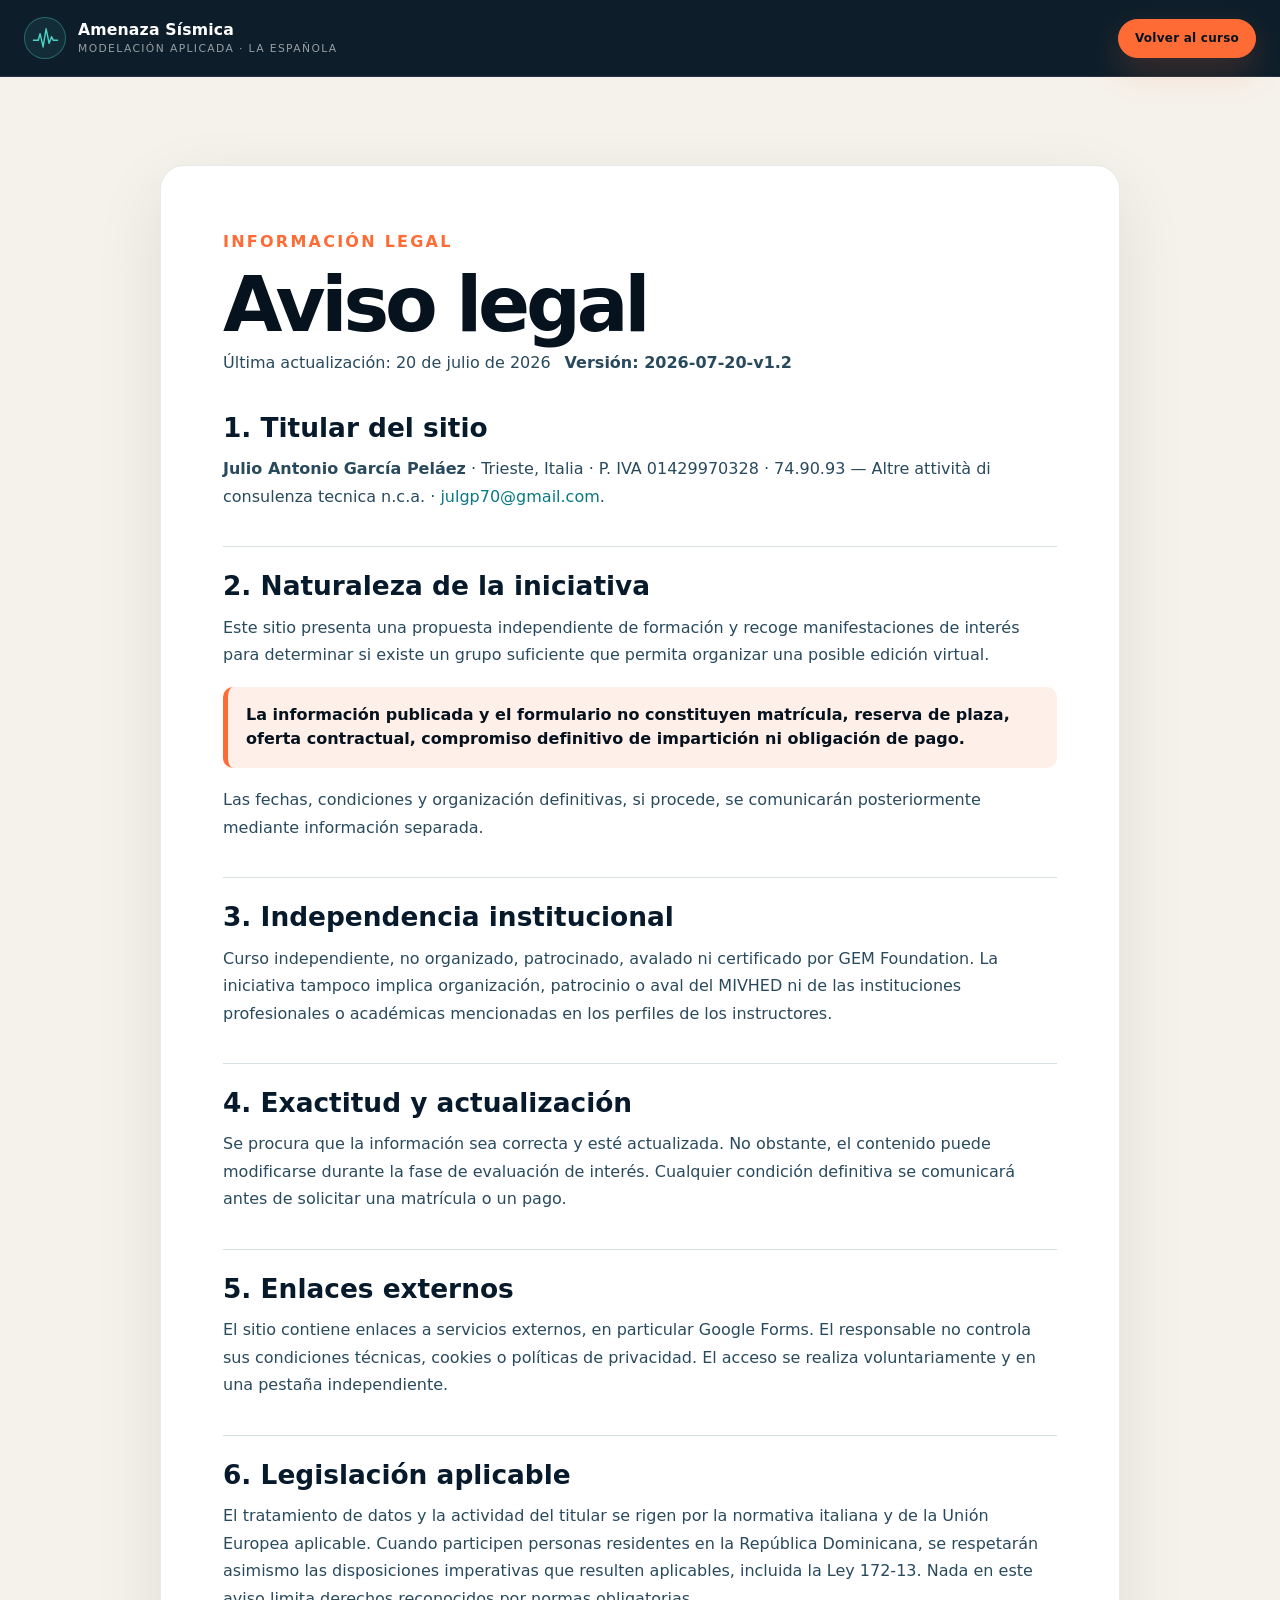
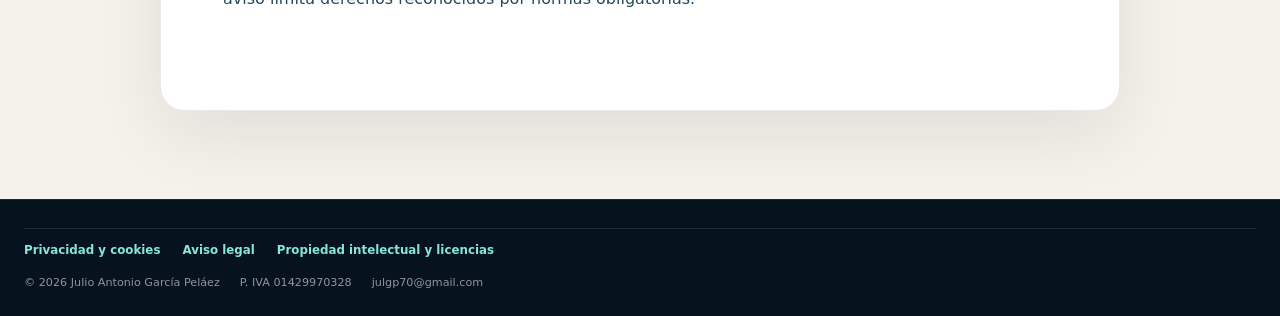
==== aviso-legal.html @ 340744a1 "Publicación inicial del sitio estático" ====
<!doctype html>
<html lang="es">
<head>
  <meta charset="utf-8">
  <meta name="viewport" content="width=device-width, initial-scale=1, viewport-fit=cover">
  <meta name="description" content="Aviso legal de la propuesta independiente del curso.">
  <meta name="author" content="Julio Antonio García Peláez">
  <meta name="theme-color" content="#071A2B">
  <meta name="robots" content="noindex,follow">
  <link rel="canonical" href="https://julgp70.github.io/curso-amenaza-sismica/aviso-legal.html">
  <link rel="icon" href="icons/favicon.svg" type="image/svg+xml">
  <title>Aviso legal · Amenaza Sísmica</title>
  <link rel="stylesheet" href="css/styles.css?v=742fde1e8013">
</head>
<body class="legal-page" data-site-version="26_REVISION_FINAL_GEM_PRIVACIDAD_PRECONTRACTUAL">
<a class="skip-link" href="#contenido">Saltar al contenido</a>
<header class="legal-page-header">
  <div class="container legal-page-nav">
    <a class="brand" href="index.html#inicio" aria-label="Volver al sitio del curso">
      <span class="brand-mark" aria-hidden="true"><svg viewBox="0 0 48 48" focusable="false"><path d="M4 27h8l3-11 5 22 5-30 5 24 4-11 3 6h7"></path></svg></span>
      <span class="brand-copy"><strong>Amenaza Sísmica</strong><small>Modelación aplicada · La Española</small></span>
    </a>
    <a class="button button-small" href="index.html#interes">Volver al curso</a>
  </div>
</header>
<main id="contenido" class="legal-main">
  <article class="container legal-document">
    <p class="kicker">Información legal</p>
    <h1>Aviso legal</h1>
    <p class="legal-updated"><span>Última actualización: 20 de julio de 2026</span><span class="legal-version">Versión: 2026-07-20-v1.2</span></p>
<section>
  <h2>1. Titular del sitio</h2>
  <p><strong>Julio Antonio García Peláez</strong> · Trieste, Italia · P. IVA 01429970328 · 74.90.93 — Altre attività di consulenza tecnica n.c.a. · <a href="mailto:julgp70@gmail.com">julgp70@gmail.com</a>.</p>
</section>
<section>
  <h2>2. Naturaleza de la iniciativa</h2>
  <p>Este sitio presenta una propuesta independiente de formación y recoge manifestaciones de interés para determinar si existe un grupo suficiente que permita organizar una posible edición virtual.</p>
  <div class="legal-callout"><strong>La información publicada y el formulario no constituyen matrícula, reserva de plaza, oferta contractual, compromiso definitivo de impartición ni obligación de pago.</strong></div>
  <p>Las fechas, condiciones y organización definitivas, si procede, se comunicarán posteriormente mediante información separada.</p>
</section>
<section>
  <h2>3. Independencia institucional</h2>
  <p>Curso independiente, no organizado, patrocinado, avalado ni certificado por GEM Foundation. La iniciativa tampoco implica organización, patrocinio o aval del MIVHED ni de las instituciones profesionales o académicas mencionadas en los perfiles de los instructores.</p>
</section>
<section>
  <h2>4. Exactitud y actualización</h2>
  <p>Se procura que la información sea correcta y esté actualizada. No obstante, el contenido puede modificarse durante la fase de evaluación de interés. Cualquier condición definitiva se comunicará antes de solicitar una matrícula o un pago.</p>
</section>
<section>
  <h2>5. Enlaces externos</h2>
  <p>El sitio contiene enlaces a servicios externos, en particular Google Forms. El responsable no controla sus condiciones técnicas, cookies o políticas de privacidad. El acceso se realiza voluntariamente y en una pestaña independiente.</p>
</section>
<section>
  <h2>6. Legislación aplicable</h2>
  <p>El tratamiento de datos y la actividad del titular se rigen por la normativa italiana y de la Unión Europea aplicable. Cuando participen personas residentes en la República Dominicana, se respetarán asimismo las disposiciones imperativas que resulten aplicables, incluida la Ley 172-13. Nada en este aviso limita derechos reconocidos por normas obligatorias.</p>
</section>
  </article>
</main>
<footer class="site-footer">
  <div class="container legal-footer">
    <nav class="legal-links" aria-label="Información legal">
      <a href="privacidad-y-cookies.html">Privacidad y cookies</a>
      <a href="aviso-legal.html">Aviso legal</a>
      <a href="propiedad-intelectual-y-licencias.html">Propiedad intelectual y licencias</a>
    </nav>
    <div class="legal-footer-meta"><span>© 2026 Julio Antonio García Peláez</span><span>P. IVA 01429970328</span><a href="mailto:julgp70@gmail.com">julgp70@gmail.com</a></div>
  </div>
</footer>
</body>
</html>
---- css/styles.css ----
/*
 * Curso de modelación de la amenaza sísmica
 * Identidad visual 21 — compatibilidad multinavegador
 */

:root {
  --navy-950: #06131f;
  --navy-900: #071a2b;
  --navy-850: #0b2437;
  --navy-800: #123247;
  --slate-700: #294a5d;
  --slate-500: #637a87;
  --cyan-500: #4fd1c5;
  --cyan-300: #86e5dd;
  --orange-500: #ff6b35;
  --orange-300: #ffb45e;
  --sand-100: #f4f0e7;
  --sand-50: #faf8f2;
  --paper: #ffffff;
  --ink: #102331;
  --muted: #5d707c;
  --line: #d7e0e3;
  --header-height: 76px;
  --container: 1440px;
  --shadow-sm: 0 12px 32px rgba(6, 19, 31, .08);
  --shadow-lg: 0 30px 70px rgba(6, 19, 31, .2);
  --radius-sm: 12px;
  --radius-md: 22px;
  --radius-lg: 34px;
  --ease: cubic-bezier(.22, 1, .36, 1);
}

* { box-sizing: border-box; }
html { scroll-behavior: smooth; scroll-padding-top: var(--header-height); }
body {
  margin: 0;
  overflow-x: hidden;
  color: var(--ink);
  background: var(--sand-50);
  font-family: Inter, ui-sans-serif, system-ui, -apple-system, BlinkMacSystemFont, "Segoe UI", sans-serif;
  font-size: 16px;
  line-height: 1.5;
  text-rendering: optimizeLegibility;
  -webkit-font-smoothing: antialiased;
}
body.nav-open {
  overflow: hidden;
  touch-action: none;
}
body.nav-open::before {
  content: "";
  position: fixed;
  inset: var(--header-height) 0 0;
  z-index: 899;
  background: #061724 !important;
  opacity: 1 !important;
  pointer-events: auto;
}
.mobile-nav-backdrop {
  display: none;
}
button, a { font: inherit; }
a { color: inherit; text-decoration: none; }
img, svg { display: block; max-width: 100%; }
p, h1, h2, h3 { margin-top: 0; }

::selection { color: var(--navy-950); background: var(--cyan-300); }

.container {
  width: min(calc(100% - 48px), var(--container));
  margin-inline: auto;
}
.section { position: relative; }
.section-anchor { scroll-margin-top: var(--header-height); }
.section-frame {
  min-height: calc(100svh - var(--header-height));
  padding: clamp(52px, 7vh, 84px) 0;
  display: grid;
  align-content: center;
  gap: clamp(28px, 4vh, 46px);
}

.skip-link {
  position: fixed;
  z-index: 999;
  top: 8px;
  left: 8px;
  padding: 10px 16px;
  color: white;
  background: var(--navy-950);
  border-radius: 8px;
  transform: translateY(-160%);
}
.skip-link:focus { transform: translateY(0); }
.sr-only {
  position: absolute;
  width: 1px;
  height: 1px;
  padding: 0;
  margin: -1px;
  overflow: hidden;
  clip: rect(0, 0, 0, 0);
  white-space: nowrap;
  border: 0;
}

.site-header {
  position: fixed;
  inset: 0 0 auto;
  z-index: 1000;
  height: var(--header-height);
  color: white;
  background: rgba(6, 19, 31, .84);
  border-bottom: 1px solid rgba(255, 255, 255, .1);
  backdrop-filter: blur(16px);
  transition: background .25s ease, box-shadow .25s ease;
}
.site-header.scrolled {
  background: rgba(6, 19, 31, .96);
  box-shadow: 0 10px 28px rgba(0, 0, 0, .18);
}
.nav-wrap {
  height: 100%;
  display: flex;
  align-items: center;
  justify-content: space-between;
  gap: 28px;
}
.brand { display: inline-flex; align-items: center; gap: 12px; min-width: max-content; }
.brand-mark {
  width: 42px;
  height: 42px;
  display: grid;
  place-items: center;
  color: var(--cyan-500);
  border: 1px solid rgba(79, 209, 197, .38);
  border-radius: 50%;
  background: rgba(79, 209, 197, .08);
}
.brand-mark svg { width: 29px; fill: none; stroke: currentColor; stroke-width: 2.4; stroke-linecap: round; stroke-linejoin: round; }
.brand-copy { display: grid; line-height: 1.05; }
.brand-copy strong { font-size: .98rem; letter-spacing: .01em; }
.brand-copy small { margin-top: 5px; color: rgba(255, 255, 255, .57); font-size: .67rem; text-transform: uppercase; letter-spacing: .13em; }
.main-nav { display: flex; align-items: center; gap: clamp(13px, 1.4vw, 24px); }
.main-nav > a:not(.button) {
  position: relative;
  padding: 10px 0;
  color: rgba(255, 255, 255, .75);
  font-size: .79rem;
  font-weight: 700;
  letter-spacing: .035em;
}
.main-nav > a:not(.button)::after {
  content: "";
  position: absolute;
  left: 0;
  right: 100%;
  bottom: 5px;
  height: 2px;
  background: var(--cyan-500);
  transition: right .25s ease;
}
.main-nav > a:not(.button):hover,
.main-nav > a:not(.button).active { color: white; }
.main-nav > a:not(.button):hover::after,
.main-nav > a:not(.button).active::after { right: 0; }
.nav-toggle { display: none; width: 42px; height: 42px; padding: 10px; border: 0; color: white; background: transparent; }
.nav-toggle > span:not(.sr-only) { display: block; height: 2px; margin: 5px 0; background: currentColor; transition: transform .2s ease, opacity .2s ease; }

.button {
  min-height: 48px;
  display: inline-flex;
  align-items: center;
  justify-content: center;
  gap: 10px;
  padding: 13px 22px;
  color: var(--navy-950);
  background: var(--orange-500);
  border: 1px solid var(--orange-500);
  border-radius: 999px;
  font-size: .86rem;
  font-weight: 800;
  letter-spacing: .02em;
  box-shadow: 0 14px 34px rgba(255, 107, 53, .2);
  transition: transform .2s var(--ease), background .2s ease, border-color .2s ease;
}
.button:hover { transform: translateY(-2px); background: var(--orange-300); border-color: var(--orange-300); }
.button-small { min-height: 39px; padding: 8px 16px; font-size: .75rem; }
.button-ghost { color: white; background: transparent; border-color: rgba(255, 255, 255, .32); box-shadow: none; }
.button-ghost:hover { color: var(--navy-950); background: white; border-color: white; }
.button-light { color: var(--navy-950); background: white; border-color: white; box-shadow: 0 18px 40px rgba(6, 19, 31, .18); }
.button-light:hover { background: var(--sand-100); border-color: var(--sand-100); }

.kicker,
.eyebrow,
.mini-kicker {
  margin-bottom: 12px;
  color: var(--orange-500);
  font-size: .72rem;
  font-weight: 850;
  text-transform: uppercase;
  letter-spacing: .14em;
}
.section-heading { max-width: 770px; }
.section-heading--wide { max-width: 1110px; }
.section-heading h2 {
  margin-bottom: 16px;
  font-size: clamp(2.35rem, 4.2vw, 4.6rem);
  line-height: .98;
  letter-spacing: -.055em;
}
.section-heading > p:last-child { max-width: 820px; margin-bottom: 0; color: var(--muted); font-size: clamp(1.02rem, 1.3vw, 1.2rem); }
.section-heading--light h2 { color: white; }
.section-heading--light > p:last-child { color: rgba(255, 255, 255, .65); }

.hero {
  min-height: 100svh;
  color: white;
  background:
    radial-gradient(circle at 83% 18%, rgba(79, 209, 197, .13), transparent 29%),
    radial-gradient(circle at 12% 88%, rgba(255, 107, 53, .12), transparent 31%),
    var(--navy-950);
  overflow: hidden;
}
.hero-grid-overlay,
.final-project-grid-bg {
  position: absolute;
  inset: 0;
  pointer-events: none;
  opacity: .22;
  background-image:
    linear-gradient(rgba(255,255,255,.06) 1px, transparent 1px),
    linear-gradient(90deg, rgba(255,255,255,.06) 1px, transparent 1px);
  background-size: 64px 64px;
  mask-image: linear-gradient(to bottom, black, transparent 92%);
}
.hero-layout {
  position: relative;
  z-index: 1;
  min-height: calc(100svh - 122px);
  padding: calc(var(--header-height) + 30px) 0 26px;
  display: grid;
  
  align-items: center;
  gap: clamp(34px, 5vw, 82px);
}
.hero-copy { max-width: 760px; }
.eyebrow { display: flex; align-items: center; gap: 10px; color: var(--cyan-300); }
.eyebrow span { width: 30px; height: 1px; background: currentColor; }
.hero h1 {
  max-width: 820px;
  margin-bottom: 18px;
  font-size: clamp(3rem, 5.2vw, 6.15rem);
  line-height: .91;
  letter-spacing: -.07em;
}
.hero-subtitle { max-width: 760px; margin-bottom: 16px; color: var(--orange-300); font-size: clamp(1.15rem, 1.65vw, 1.55rem); font-weight: 700; line-height: 1.22; }
.hero-intro { max-width: 750px; margin-bottom: 18px; color: rgba(255, 255, 255, .71); font-size: clamp(.98rem, 1.18vw, 1.12rem); line-height: 1.56; }
.tool-strip { display: flex; flex-wrap: wrap; gap: 8px; margin-bottom: 22px; }
.tool-strip span { padding: 7px 11px; color: var(--cyan-300); border: 1px solid rgba(79, 209, 197, .27); border-radius: 999px; background: rgba(79, 209, 197, .07); font-size: .72rem; font-weight: 750; }
.button-row { display: flex; flex-wrap: wrap; gap: 11px; }
.hero-stats { margin-top: 26px; padding-top: 20px; display: grid; grid-template-columns: repeat(3, 1fr); border-top: 1px solid rgba(255,255,255,.13); }
.hero-stats div { display: grid; gap: 3px; padding-right: 18px; }
.hero-stats div + div { padding-left: 18px; border-left: 1px solid rgba(255,255,255,.13); }
.hero-stats strong { color: white; font-size: clamp(1.35rem, 2vw, 2rem); line-height: 1; }
.hero-stats span { color: rgba(255,255,255,.48); font-size: .72rem; text-transform: uppercase; letter-spacing: .08em; }
.hero-model {
  position: relative;
  min-width: 0;
  display: grid;
  justify-items: end;
  align-items: center;
}
.approved-learning-panel {
  width: min(94%, calc((100svh - 112px) * 1.333333));
  margin: 0;
  overflow: hidden;
  border-radius: 32px;
  filter: drop-shadow(0 30px 64px rgba(0, 0, 0, .32));
  isolation: isolate;
}
.approved-learning-panel img {
  display: block;
  width: 100%;
  height: auto;
  object-fit: contain;
}
.hero-model-accessible {
  position: absolute !important;
}
.hero-credibility { position: relative; z-index: 2; padding: 10px 0 24px; display: grid; grid-template-columns: repeat(3, 1fr); gap: 26px; }
.credibility-item { display: grid; grid-template-columns: 29px 1fr; align-items: start; gap: 10px; }
.credibility-item > span { color: var(--orange-300); font-size: .67rem; font-weight: 850; }
.credibility-item p { margin: 0; color: rgba(255,255,255,.54); font-size: .74rem; line-height: 1.35; }

.challenge-section { background: var(--sand-50); }
.challenge-grid { display: grid; grid-template-columns: repeat(3, 1fr); gap: 18px; }
.challenge-card { position: relative; min-width: 0; padding: clamp(24px, 2.7vw, 38px); background: white; border: 1px solid var(--line); border-radius: var(--radius-md); box-shadow: var(--shadow-sm); }
.challenge-card::before { content: ""; position: absolute; inset: 0 auto 0 0; width: 4px; border-radius: var(--radius-md) 0 0 var(--radius-md); background: var(--orange-500); transform: scaleY(.32); transition: transform .3s var(--ease); }
.challenge-card:hover::before { transform: scaleY(1); }
.card-number { display: block; margin-bottom: 28px; color: var(--orange-500); font-size: .74rem; font-weight: 850; letter-spacing: .1em; }
.challenge-card h3 { margin-bottom: 14px; font-size: clamp(1.25rem, 1.55vw, 1.65rem); line-height: 1.08; letter-spacing: -.025em; }
.challenge-card p { margin: 0; color: var(--muted); font-size: clamp(.9rem, 1vw, 1rem); line-height: 1.58; text-align: justify; hyphens: auto; }
.section-conclusion { margin: 0; padding: 18px 22px; color: var(--navy-800); background: rgba(79,209,197,.11); border-left: 4px solid var(--cyan-500); border-radius: 0 var(--radius-sm) var(--radius-sm) 0; font-size: clamp(1rem, 1.2vw, 1.18rem); font-weight: 680; }

.tools-section { color: white; background: var(--navy-850); }
.tools-pipeline { display: grid; grid-template-columns: 1fr auto 1fr auto 1fr; align-items: stretch; gap: 16px; }
.tool-card { min-width: 0; padding: clamp(24px, 2.7vw, 38px); border: 1px solid rgba(255,255,255,.12); border-radius: var(--radius-md); background: linear-gradient(145deg, rgba(255,255,255,.07), rgba(255,255,255,.025)); }
.tool-card-top { margin-bottom: 27px; display: flex; align-items: center; justify-content: space-between; }
.tool-step { color: var(--cyan-300); font-size: .73rem; font-weight: 850; }
.tool-symbol { width: 52px; height: 52px; display: grid; place-items: center; color: var(--orange-300); border: 1px solid rgba(255,180,94,.25); border-radius: 50%; background: rgba(255,180,94,.07); }
.tool-symbol svg { width: 31px; fill: none; stroke: currentColor; stroke-width: 2; stroke-linecap: round; stroke-linejoin: round; }
.tool-card .mini-kicker { color: rgba(255,255,255,.43); }
.tool-card h3 { margin-bottom: 13px; font-size: clamp(1.7rem, 2.2vw, 2.45rem); letter-spacing: -.045em; }
.tool-card > p:not(.mini-kicker) { min-height: 72px; margin-bottom: 24px; color: rgba(255,255,255,.61); font-size: .94rem; line-height: 1.55; }
.tool-output { padding-top: 16px; display: grid; gap: 5px; border-top: 1px solid rgba(255,255,255,.1); }
.tool-output span { color: var(--orange-300); font-size: .62rem; font-weight: 850; text-transform: uppercase; letter-spacing: .12em; }
.tool-output strong { color: white; font-size: .82rem; line-height: 1.35; }
.pipeline-arrow { align-self: center; color: var(--cyan-500); font-size: 1.8rem; }

.program-section { background: white; }
.program-layout { min-height: calc(100svh - var(--header-height)); padding: clamp(48px, 6vh, 76px) 0; display: grid; grid-template-columns: minmax(320px, .84fr) minmax(520px, 1.16fr); align-items: center; gap: clamp(42px, 6vw, 90px); }
.program-overview .section-heading h2 { font-size: clamp(2.6rem, 4vw, 4.7rem); }
.program-metrics { margin-top: 27px; display: grid; grid-template-columns: repeat(2, 1fr); gap: 12px; }
.program-metrics > div { padding: 16px 18px; display: grid; gap: 5px; color: white; background: var(--navy-850); border-radius: var(--radius-sm); }
.program-metrics strong { font-size: 1.12rem; line-height: 1.1; }
.program-metrics span { color: rgba(255,255,255,.48); font-size: .68rem; text-transform: uppercase; letter-spacing: .08em; }
.session-format { margin-top: 12px; display: grid; gap: 8px; }
.session-format > div { display: grid; grid-template-columns: 55px 1fr; align-items: center; gap: 12px; padding: 10px 13px; background: var(--sand-50); border: 1px solid var(--line); border-radius: 10px; }
.session-format span { color: var(--orange-500); font-size: .77rem; font-weight: 850; }
.session-format p { margin: 0; color: var(--muted); font-size: .78rem; }
.program-note { margin: 13px 0 0; color: var(--muted); font-size: .76rem; font-style: italic; }
.program-roadmap { position: relative; padding-left: 40px; }
.program-reference { margin: 0 0 15px 34px; color: var(--muted); font-size: .78rem; }
.roadmap-line { position: absolute; top: 52px; bottom: 26px; left: 58px; width: 1px; background: linear-gradient(var(--orange-500), var(--cyan-500)); }
.roadmap-stage { position: relative; min-height: 77px; display: grid; grid-template-columns: 48px minmax(0, 1fr) auto; align-items: center; gap: 18px; padding: 10px 0; }
.roadmap-node { z-index: 1; width: 38px; height: 38px; display: grid; place-items: center; color: white; background: var(--navy-850); border: 5px solid white; border-radius: 50%; box-shadow: 0 0 0 1px var(--line); font-size: .65rem; font-weight: 850; }
.roadmap-copy { padding-bottom: 10px; border-bottom: 1px solid var(--line); }
.roadmap-copy p { margin-bottom: 3px; color: var(--orange-500); font-size: .66rem; font-weight: 850; text-transform: uppercase; letter-spacing: .09em; }
.roadmap-copy h3 { margin: 0; font-size: clamp(1rem, 1.25vw, 1.22rem); line-height: 1.15; }
.roadmap-range { color: var(--slate-500); font-size: .68rem; font-weight: 750; white-space: nowrap; }

.final-project-section { color: white; background: var(--navy-950); overflow: hidden; }
.final-project-grid-bg { opacity: .12; mask-image: radial-gradient(circle at 55% 45%, black, transparent 70%); }
.project-stage-grid { display: grid; grid-template-columns: repeat(3, 1fr); gap: 16px; }
.project-stage { position: relative; min-width: 0; padding: clamp(23px, 2.5vw, 34px); border: 1px solid rgba(255,255,255,.13); border-radius: var(--radius-md); background: rgba(255,255,255,.045); }
.project-number { display: block; margin-bottom: 35px; color: var(--cyan-500); font-size: .72rem; font-weight: 850; }
.project-stage h3 { margin-bottom: 13px; font-size: clamp(1.25rem, 1.6vw, 1.65rem); }
.project-stage p { margin-bottom: 24px; color: rgba(255,255,255,.61); font-size: .9rem; line-height: 1.55; }
.project-tag { display: inline-flex; padding: 6px 10px; color: var(--orange-300); border: 1px solid rgba(255,180,94,.24); border-radius: 999px; font-size: .66rem; font-weight: 750; }
.project-footer { display: grid; grid-template-columns: 1.15fr .85fr; gap: 28px; align-items: center; padding: 18px 22px; border: 1px solid rgba(79,209,197,.2); border-radius: var(--radius-sm); background: rgba(79,209,197,.07); }
.project-footer p, .project-footer strong { margin: 0; font-size: .85rem; line-height: 1.5; }
.project-footer p { color: rgba(255,255,255,.6); }
.project-footer strong { color: white; }

.teachers-section { background: var(--sand-50); }
.teachers-section .section-heading {
  width: min(100%, 1320px);
  max-width: none;
  margin-inline: auto;
  text-align: center;
}
.teachers-section .section-heading h2 {
  max-width: 1280px;
  margin-inline: auto;
  text-wrap: balance;
}
.teachers-section .kicker { text-align: center; }
.teacher-grid { display: grid; grid-template-columns: repeat(2, minmax(0, 1fr)); gap: clamp(22px, 2vw, 30px); }
.teacher-card { padding: clamp(30px, 3vw, 46px); background: white; border: 1px solid var(--line); border-radius: var(--radius-md); box-shadow: var(--shadow-sm); }
.teacher-identity { display: grid; grid-template-columns: 82px 1fr; align-items: center; gap: 20px; margin-bottom: 22px; }
.teacher-avatar { width: 78px; height: 78px; display: grid; place-items: center; color: var(--cyan-300); background: var(--navy-850); border-radius: 50% 50% 50% 14px; }
.teacher-avatar span { font-size: .92rem; font-weight: 850; letter-spacing: .07em; }
.teacher-card h3 { margin-bottom: 7px; font-size: clamp(1.45rem, 1.72vw, 1.82rem); line-height: 1.12; letter-spacing: -.025em; }
.teacher-role { margin: 0; color: var(--orange-500); font-size: clamp(.86rem, .92vw, .98rem); line-height: 1.35; font-weight: 750; }
.teacher-bio { margin-bottom: 22px; color: var(--muted); font-size: clamp(1rem, 1.08vw, 1.1rem); line-height: 1.62; text-align: justify; hyphens: auto; }
.tag-list { display: flex; flex-wrap: wrap; gap: 9px; }
.tag-list span { padding: 8px 11px; color: var(--slate-700); background: var(--sand-100); border-radius: 999px; font-size: clamp(.75rem, .8vw, .84rem); font-weight: 720; }

.requirements-section { background: linear-gradient(180deg, #ffffff 0%, #fbfaf6 100%); }
.requirements-layout {
  min-height: calc(100svh - var(--header-height));
  padding: clamp(28px, 4vh, 44px) 0;
  display: grid;
  grid-template-columns: minmax(260px, .58fr) minmax(0, 1.42fr);
  align-items: center;
  gap: clamp(34px, 4.2vw, 68px);
}
.requirements-layout .section-heading { max-width: 570px; }
.requirements-layout .kicker { margin-bottom: 14px; font-size: .82rem; }
.requirements-layout .section-heading h2 {
  margin-bottom: 0;
  font-size: clamp(3.15rem, 4.65vw, 5.25rem);
  line-height: .92;
}
.requirements-advantage {
  margin: 30px 0 0;
  padding: 20px 22px;
  color: var(--navy-800) !important;
  background: rgba(255,107,53,.09);
  border-left: 5px solid var(--orange-500);
  border-radius: 0 12px 12px 0;
  font-size: clamp(.98rem, 1.05vw, 1.08rem) !important;
  line-height: 1.55;
  font-weight: 700;
}
.requirements-grid {
  display: grid;
  grid-template-columns: repeat(2, minmax(0, 1fr));
  gap: clamp(18px, 1.5vw, 24px);
}
.requirement-card {
  min-width: 0;
  min-height: clamp(420px, 58vh, 520px);
  padding: clamp(30px, 3vw, 44px);
  display: flex;
  flex-direction: column;
  border: 1px solid var(--line);
  border-radius: var(--radius-md);
  background: var(--sand-50);
  box-shadow: 0 14px 34px rgba(6, 19, 31, .045);
}
.requirement-heading {
  margin-bottom: 22px;
  display: grid;
  grid-template-columns: 42px 1fr;
  align-items: start;
  gap: 12px;
}
.requirement-heading span {
  padding-top: 3px;
  color: var(--orange-500);
  font-size: .8rem;
  font-weight: 850;
}
.requirement-heading h3 {
  margin: 0;
  font-size: clamp(1.72rem, 2vw, 2.08rem);
  line-height: 1.08;
}
.requirement-card > p {
  color: var(--muted);
  font-size: clamp(1.08rem, 1.12vw, 1.18rem);
  line-height: 1.62;
}
.requirement-card ul {
  margin: 22px 0;
  padding: 0;
  list-style: none;
  display: grid;
  gap: 11px;
}
.requirement-card li {
  position: relative;
  padding-left: 24px;
  color: var(--slate-700);
  font-size: clamp(1.03rem, 1.02vw, 1.1rem);
  line-height: 1.5;
}
.requirement-card li::before {
  content: "";
  position: absolute;
  left: 0;
  top: .67em;
  width: 10px;
  height: 2px;
  background: var(--cyan-500);
}
.requirement-note {
  margin: auto 0 0;
  padding-top: 18px;
  border-top: 1px solid var(--line);
  font-size: clamp(.94rem, .92vw, 1rem) !important;
  line-height: 1.58 !important;
  font-style: italic;
}

/* Paneles 01 y 02 — misma jerarquía tipográfica y legibilidad */

.interest-section { color: white; background: var(--orange-500); }
.interest-layout { min-height: min(60svh, 520px); padding: clamp(52px, 8vh, 92px) 0; display: grid; grid-template-columns: 1.1fr .9fr; align-items: center; gap: clamp(40px, 7vw, 110px); }
.interest-copy .kicker { color: var(--navy-950); }
.interest-copy h2 { max-width: 790px; margin-bottom: 18px; font-size: clamp(2.8rem, 5vw, 5.8rem); line-height: .92; letter-spacing: -.065em; }
.interest-copy > p:last-child { max-width: 720px; margin: 0; color: rgba(6,19,31,.72); font-size: 1.02rem; font-weight: 620; }
.interest-action { padding: clamp(26px, 3vw, 40px); display: grid; justify-items: start; gap: 20px; color: white; background: var(--navy-950); border-radius: var(--radius-lg); box-shadow: var(--shadow-lg); }
.interest-symbol { width: 58px; height: 58px; color: var(--cyan-500); }
.interest-symbol svg { fill: none; stroke: currentColor; stroke-width: 3; stroke-linecap: round; stroke-linejoin: round; }
.interest-action p { margin: 0; color: rgba(255,255,255,.5); font-size: .76rem; line-height: 1.45; }

.site-footer { color: rgba(255,255,255,.58); background: var(--navy-950); border-top: 1px solid rgba(255,255,255,.08); }
.footer-layout { min-height: 96px; display: grid; grid-template-columns: 1fr auto auto; align-items: center; gap: 30px; font-size: .72rem; }
.footer-brand { display: grid; }
.footer-brand strong { color: white; font-size: .88rem; }
.footer-brand span { margin-top: 3px; color: rgba(255,255,255,.42); font-size: .63rem; text-transform: uppercase; letter-spacing: .11em; }
.site-footer p { margin: 0; }

.reveal { opacity: 0; transform: translateY(18px); transition: opacity .65s var(--ease), transform .65s var(--ease); }
.reveal.visible { opacity: 1; transform: none; }

@media (min-width: 901px) and (max-height: 820px) {
  :root { --header-height: 70px; }
  .section-frame { padding: 30px 0; gap: 22px; }
  .hero-layout { min-height: calc(100svh - 106px); padding-top: calc(var(--header-height) + 18px); padding-bottom: 12px; gap: 36px; }
  .hero h1 { margin-bottom: 12px; font-size: clamp(2.65rem, 4.5vw, 4.85rem); }
  .hero-subtitle { margin-bottom: 10px; font-size: 1.08rem; }
  .hero-intro { margin-bottom: 12px; font-size: .86rem; line-height: 1.42; }
  .tool-strip { margin-bottom: 13px; }
  .tool-strip span { padding: 5px 9px; font-size: .65rem; }
  .button { min-height: 42px; padding: 9px 17px; }
  .hero-stats { margin-top: 15px; padding-top: 13px; }
  .approved-learning-panel { width: min(94%, calc((100svh - 108px) * 1.333333)); border-radius: 26px; }
  .hazard-visual { height: 205px; }
  .learning-stage-number { font-size: 1rem; }
  .learning-stage-copy strong { font-size: .62rem; }
  .learning-stage-copy small { font-size: .55rem; }
  .module-panel { padding: 11px 15px 13px; }
  .module-panel-heading { margin-bottom: 5px; }
  .module-panel-title > span:last-child,
  .module-panel-heading strong { font-size: .68rem; }
  .module-item { grid-template-columns: 31px 1fr; gap: 7px; padding: 5px 0; }
  .module-item > span { min-height: 23px; font-size: .66rem; }
  .module-item h3 { font-size: .72rem; }
  .module-item p { font-size: .58rem; }
  .hero-credibility { padding: 4px 0 13px; }
  .section-heading h2 { margin-bottom: 10px; font-size: clamp(2rem, 3.25vw, 3.35rem); }
  .section-heading > p:last-child { font-size: .9rem; }
  .challenge-card { padding: 20px 23px; }
  .card-number { margin-bottom: 14px; }
  .challenge-card h3 { margin-bottom: 9px; font-size: 1.18rem; }
  .challenge-card p { font-size: .78rem; line-height: 1.43; }
  .section-conclusion { padding: 13px 17px; font-size: .9rem; }
  .tool-card { padding: 19px 22px; }
  .tool-card-top { margin-bottom: 15px; }
  .tool-symbol { width: 43px; height: 43px; }
  .tool-card h3 { font-size: 1.55rem; }
  .tool-card > p:not(.mini-kicker) { min-height: 52px; margin-bottom: 14px; font-size: .8rem; }
  .program-layout { padding: 30px 0; }
  .requirements-layout { padding: 24px 0; gap: 32px; }
  .program-overview .section-heading h2 { font-size: 3rem; }
  .requirements-layout .section-heading h2 { font-size: clamp(3.15rem, 4vw, 4.15rem); }
  .program-metrics { margin-top: 15px; }
  .roadmap-stage { min-height: 60px; padding: 5px 0; }
  .project-number { margin-bottom: 19px; }
  .project-stage { padding: 20px 23px; }
  .project-stage p { margin-bottom: 15px; font-size: .78rem; }
  .teachers-section .section-frame { gap: 18px; }
  .teachers-section .section-heading h2 { max-width: 1180px; }
  .teacher-card { padding: 24px 28px; }
  .teacher-identity { grid-template-columns: 70px 1fr; gap: 17px; margin-bottom: 14px; }
  .teacher-avatar { width: 66px; height: 66px; }
  .teacher-avatar span { font-size: .84rem; }
  .teacher-card h3 { margin-bottom: 5px; font-size: 1.46rem; }
  .teacher-role { font-size: .86rem; }
  .teacher-bio { margin-bottom: 16px; font-size: .98rem; line-height: 1.52; }
  .tag-list { gap: 7px; }
  .tag-list span { padding: 7px 10px; font-size: .76rem; }
  .requirements-advantage { margin-top: 22px; padding: 17px 19px; font-size: .98rem !important; }
  .requirement-card { min-height: clamp(410px, 57vh, 470px); padding: 27px 29px; }
  .requirement-heading { margin-bottom: 17px; grid-template-columns: 38px 1fr; gap: 10px; }
  .requirement-heading h3 { font-size: 1.72rem; }
  .requirement-card > p { font-size: 1.08rem; line-height: 1.56; }
  .requirement-card ul { margin: 17px 0; gap: 8px; }
  .requirement-card li { font-size: 1.03rem; line-height: 1.46; }
  .requirement-note { padding-top: 14px; font-size: .94rem !important; line-height: 1.55 !important; }
  .interest-layout { min-height: 500px; padding: 52px 0; }
}

@media (max-width: 1120px) {
  .container { width: min(calc(100% - 36px), var(--container)); }
  .main-nav { gap: 12px; }
  .main-nav > a:not(.button) { font-size: .7rem; }
  .hero-layout { grid-template-columns: minmax(0, .82fr) minmax(500px, 1.18fr); gap: 28px; }
  .hero h1 { font-size: clamp(2.85rem, 5.2vw, 4.85rem); }
  .program-layout { grid-template-columns: .9fr 1.1fr; gap: 38px; }
  .requirements-layout { grid-template-columns: minmax(250px, .58fr) minmax(0, 1.42fr); gap: 28px; }
  .requirement-card { padding-inline: 25px; }
}

@media (max-width: 1100px) {
  .learning-stage--2 { left: 32%; }
  .learning-stage--3 { left: 56%; }
  .learning-stage--4 { right: 1.5%; max-width: 155px; }
  .learning-stage-copy strong { max-width: 155px; }
}

@media (max-width: 900px) {
  :root { --header-height: 68px; }
  .container { width: min(calc(100% - 28px), var(--container)); }
  .site-header { height: var(--header-height); }
  .brand-mark { width: 38px; height: 38px; }
  .brand-copy small { display: none; }
  .site-header,
  .site-header.scrolled,
  body.nav-open .site-header {
    background: #061724;
    backdrop-filter: none;
    -webkit-backdrop-filter: none;
  }
  .mobile-nav-backdrop {
    position: fixed;
    inset: var(--header-height) 0 0;
    z-index: 900;
    display: block;
    background-color: #061724 !important;
    background-image: none !important;
    opacity: 0;
    visibility: hidden;
    pointer-events: none;
    transition: opacity .16s ease, visibility 0s linear .16s;
  }
  body.nav-open .mobile-nav-backdrop {
    opacity: 1 !important;
    visibility: visible;
    pointer-events: auto;
    transition-delay: 0s;
  }
  .nav-toggle {
    position: relative;
    z-index: 1003;
    display: block;
    color: #ffffff;
  }
  .nav-toggle[aria-expanded="true"] > span:nth-child(1) { transform: translateY(7px) rotate(45deg); }
  .nav-toggle[aria-expanded="true"] > span:nth-child(2) { opacity: 0; }
  .nav-toggle[aria-expanded="true"] > span:nth-child(3) { transform: translateY(-7px) rotate(-45deg); }
  .main-nav {
    position: fixed;
    inset: var(--header-height) 0 0;
    z-index: 1002;
    width: 100%;
    min-height: calc(100svh - var(--header-height));
    height: calc(100dvh - var(--header-height));
    padding: clamp(28px, 5vh, 44px) 28px 52px;
    display: grid;
    grid-auto-rows: min-content;
    align-content: start;
    justify-items: stretch;
    gap: 0;
    overflow-y: auto;
    overscroll-behavior: contain;
    isolation: isolate;
    color: #ffffff;
    background-color: #061724 !important;
    background-image: linear-gradient(180deg, #061724 0%, #071a2b 100%) !important;
    background-blend-mode: normal;
    box-shadow: 0 24px 70px rgba(0, 0, 0, .42);
    opacity: 0;
    visibility: hidden;
    pointer-events: none;
    transform: translateX(100%);
    transition: transform .28s var(--ease), opacity .2s ease, visibility 0s linear .28s;
  }
  .main-nav::before {
    content: "";
    position: absolute;
    inset: 0;
    z-index: -1;
    background-color: #061724 !important;
    background-image: linear-gradient(180deg, #061724 0%, #071a2b 100%) !important;
    opacity: 1 !important;
    pointer-events: none;
  }
  .main-nav.open {
    background-color: #061724 !important;
    background-image: linear-gradient(180deg, #061724 0%, #071a2b 100%) !important;
    opacity: 1;
    visibility: visible;
    pointer-events: auto;
    transform: translateX(0);
    transition-delay: 0s;
  }
  .main-nav > a:not(.button) {
    width: 100%;
    min-height: 58px;
    display: flex;
    align-items: center;
    padding: 15px 4px;
    color: rgba(255, 255, 255, .86);
    border-bottom: 1px solid rgba(255, 255, 255, .12);
    font-size: 1.08rem;
    font-weight: 800;
    letter-spacing: .015em;
  }
  .main-nav > a:not(.button)::after {
    bottom: 8px;
  }
  .main-nav > a:not(.button):hover,
  .main-nav > a:not(.button):focus-visible,
  .main-nav > a:not(.button).active {
    color: #ffffff;
  }
  .main-nav .button {
    width: min(100%, 330px);
    min-height: 54px;
    margin-top: 28px;
    justify-self: start;
    font-size: .98rem;
  }
  .section-frame, .program-layout, .requirements-layout { min-height: auto; padding: 70px 0; }
  .hero-layout { min-height: auto; padding: calc(var(--header-height) + 48px) 0 34px; grid-template-columns: 1fr; }
  .hero h1 { font-size: clamp(3rem, 12vw, 5.2rem); }
  .hero-model { max-width: 900px; justify-self: center; }
  .approved-learning-panel { width: 100%; border-radius: clamp(18px, 4vw, 30px); }
  .hazard-visual { height: clamp(230px, 42vw, 330px); }
  .learning-stage-copy strong { font-size: clamp(.64rem, 1.55vw, .80rem); }
  .learning-stage-copy small { font-size: clamp(.56rem, 1.35vw, .68rem); }
  .hero-credibility { padding-bottom: 38px; grid-template-columns: 1fr; gap: 12px; }
  .challenge-grid, .project-stage-grid, .teacher-grid, .requirements-grid { grid-template-columns: 1fr; }
  .tools-pipeline { grid-template-columns: 1fr; }
  .pipeline-arrow { justify-self: center; transform: rotate(90deg); }
  .tool-card > p:not(.mini-kicker) { min-height: auto; }
  .program-layout, .requirements-layout, .interest-layout { grid-template-columns: 1fr; }
  .program-roadmap { padding-left: 0; }
  .program-reference { margin-left: 0; }
  .roadmap-line { left: 18px; }
  .roadmap-stage { grid-template-columns: 38px 1fr; }
  .roadmap-range { display: none; }
  .roadmap-node { width: 36px; height: 36px; border-width: 4px; }
  .project-footer { grid-template-columns: 1fr; }
  .interest-layout { min-height: auto; padding: 72px 0; }
  .footer-layout { padding: 28px 0; grid-template-columns: 1fr; gap: 10px; }
}

@media (max-width: 560px) {
  .hero-stats { grid-template-columns: 1fr; gap: 12px; }
  .hero-stats div, .hero-stats div + div { padding: 0; border: 0; }
  .learning-stage--1 { left: 6%; }
  .learning-stage--2 { left: 29%; }
  .learning-stage--3 { left: 53%; }
  .learning-stage--4 { right: 1%; max-width: 120px; }
  .learning-stage-copy strong { max-width: 120px; }
  .module-matrix { grid-template-columns: 1fr; }
  .module-item:nth-child(n+7) { display: none; }
  .approved-learning-panel { width: 100%; border-radius: 16px; }
  .hazard-visual { height: 190px; }
  .section-heading h2 { font-size: clamp(2.35rem, 11vw, 3.7rem); }
  .program-metrics { grid-template-columns: 1fr; }
  .teacher-identity { grid-template-columns: 58px 1fr; }
  .teacher-avatar { width: 56px; height: 56px; }
  .interest-copy h2 { font-size: clamp(2.8rem, 13vw, 4.2rem); }
}

@media (prefers-reduced-motion: reduce) {
  html { scroll-behavior: auto; }
  *, *::before, *::after { animation-duration: .01ms !important; animation-iteration-count: 1 !important; transition-duration: .01ms !important; }
  .reveal { opacity: 1; transform: none; }
}

/* === COMPATIBILIDAD MULTINAVEGADOR 21: INICIO === */
/*
 * Capa de compatibilidad para Chrome, Safari, Firefox y Opera,
 * tanto en escritorio como en dispositivos móviles.
 */
html {
  min-height: 100%;
  -webkit-text-size-adjust: 100%;
  text-size-adjust: 100%;
}

body {
  min-width: 320px;
  min-height: 100%;
}

/* Safari anterior a 18 requiere el prefijo para backdrop-filter. */
@media (min-width: 901px) {
  .site-header {
    -webkit-backdrop-filter: blur(16px);
    backdrop-filter: blur(16px);
  }
}

/* Safari/WebKit necesita todavía el prefijo en algunas versiones. */
.hero-grid-overlay,
.final-project-grid-bg {
  -webkit-mask-image: linear-gradient(to bottom, #000, transparent 92%);
  mask-image: linear-gradient(to bottom, #000, transparent 92%);
}

/* Fallback tradicional antes de las unidades modernas de viewport. */
.section-frame {
  min-height: calc(100vh - var(--header-height));
  min-height: calc(100svh - var(--header-height));
}

.hero {
  min-height: 100vh;
  min-height: 100svh;
  overflow-x: hidden;
}

.hero-layout {
  min-height: calc(100vh - 122px);
  min-height: calc(100svh - 122px);
}

.hero-layout > *,
.hero-copy,
.hero-model {
  min-width: 0;
  max-width: 100%;
}

.hero h1,
.hero-subtitle,
.hero-intro {
  max-width: 100%;
  word-break: normal;
  overflow-wrap: break-word;
}

.hero h1 {
  -webkit-hyphens: none;
  hyphens: none;
}

/* El hero no puede depender de JavaScript para ser visible. */
.hero .reveal {
  opacity: 1;
  transform: none;
}

/* Evita artefactos de Safari al combinar filter, overflow y border-radius. */
.approved-learning-panel {
  width: 94%;
  width: min(94%, calc((100vh - 112px) * 1.333333));
  width: min(94%, calc((100svh - 112px) * 1.333333));
  -webkit-filter: none;
  filter: none;
  box-shadow: 0 30px 64px rgba(0, 0, 0, .32);
  -webkit-transform: translateZ(0);
  transform: translateZ(0);
  -webkit-backface-visibility: hidden;
  backface-visibility: hidden;
}

.approved-learning-panel img {
  width: 100%;
  max-width: 100%;
  height: auto;
  -webkit-transform: translateZ(0);
  transform: translateZ(0);
}

@media (min-width: 901px) and (max-height: 820px) {
  .hero-layout {
    min-height: calc(100vh - 106px);
    min-height: calc(100svh - 106px);
  }

  .approved-learning-panel {
    width: 94%;
    width: min(94%, calc((100vh - 108px) * 1.333333));
    width: min(94%, calc((100svh - 108px) * 1.333333));
  }
}

@media (max-width: 900px) {
  .section-frame,
  .program-layout,
  .requirements-layout {
    min-height: auto;
  }

  .hero {
    min-height: auto;
    overflow-x: hidden;
    overflow-y: visible;
  }

  .hero-layout {
    min-height: 0;
  }

  .hero-copy,
  .hero-model {
    width: 100%;
  }

  .approved-learning-panel {
    width: 100%;
    max-width: 100%;
  }

  /*
   * --viewport-height se actualiza con visualViewport en JavaScript.
   * 100vh permanece como respaldo para navegadores sin esa API.
   */
  .main-nav {
    min-height: calc(100vh - var(--header-height));
    min-height: calc(var(--viewport-height, 100dvh) - var(--header-height));
    height: calc(100vh - var(--header-height));
    height: calc(var(--viewport-height, 100dvh) - var(--header-height));
    padding-bottom: calc(52px + env(safe-area-inset-bottom, 0px));
  }
}

@supports not (height: 100svh) {
  @media (min-width: 901px) {
    .hero { min-height: 100vh; }
    .section-frame { min-height: calc(100vh - var(--header-height)); }
    .hero-layout { min-height: calc(100vh - 122px); }
  }
}
/* === COMPATIBILIDAD MULTINAVEGADOR 21: FIN === */

/* === CUMPLIMIENTO LEGAL Y LICENCIAS 22: INICIO === */
.license-disclosure {
  margin-top: 22px;
  padding: 15px 18px;
  border: 1px solid rgba(79, 209, 197, .24);
  border-radius: 14px;
  background: rgba(6, 23, 36, .58);
}
.license-disclosure strong { display: block; margin-bottom: 6px; color: var(--cyan-300); font-size: .8rem; text-transform: uppercase; letter-spacing: .08em; }
.license-disclosure p { margin: 3px 0; color: rgba(255,255,255,.62); font-size: .72rem; line-height: 1.48; }
.interest-legal-note { display: grid; gap: 8px; }
.interest-legal-note strong { color: white; font-size: .82rem; line-height: 1.45; }
.interest-legal-note p { margin: 0; color: rgba(255,255,255,.62); font-size: .74rem; line-height: 1.5; }
.interest-legal-note a { color: var(--cyan-300); text-decoration: underline; text-underline-offset: 3px; }

.site-footer { color: rgba(255,255,255,.66); background: var(--navy-950); border-top: 1px solid rgba(255,255,255,.09); }
.legal-footer { padding: 28px 0 24px; display: grid; gap: 15px; }
.legal-footer-main { display: grid; grid-template-columns: minmax(210px, .45fr) minmax(0, 1.55fr); gap: 30px; align-items: start; }
.legal-footer-main > p { margin: 0; font-size: .76rem; line-height: 1.55; }
.legal-footer-main > p strong { color: white; }
.legal-links { display: flex; flex-wrap: wrap; gap: 10px 22px; padding-top: 13px; border-top: 1px solid rgba(255,255,255,.1); }
.legal-links a { color: var(--cyan-300); font-size: .74rem; font-weight: 720; text-decoration: none; }
.legal-links a:hover, .legal-links a:focus-visible { text-decoration: underline; text-underline-offset: 4px; }
.legal-footer-meta { display: flex; flex-wrap: wrap; gap: 8px 20px; color: rgba(255,255,255,.55); font-size: .7rem; }
.legal-footer-meta a { color: inherit; }
.legal-footer-small { margin: 0; color: rgba(255,255,255,.43); font-size: .65rem; line-height: 1.48; }

.legal-page { min-height: 100%; color: var(--slate-800); background: #f5f2eb; }
.legal-page-header { position: sticky; top: 0; z-index: 20; color: white; background: rgba(6,23,36,.97); border-bottom: 1px solid rgba(255,255,255,.09); -webkit-backdrop-filter: blur(14px); backdrop-filter: blur(14px); }
.legal-page-nav { min-height: 76px; display: flex; align-items: center; justify-content: space-between; gap: 24px; }
.legal-main { padding: clamp(46px, 7vw, 88px) 0; }
.legal-document { max-width: 960px; padding: clamp(28px, 5vw, 62px); background: white; border: 1px solid rgba(6,19,31,.09); border-radius: 24px; box-shadow: 0 24px 70px rgba(6,19,31,.09); }
.legal-document > .kicker { color: var(--orange-500); }
.legal-document h1 { max-width: 820px; margin: 8px 0 8px; color: var(--navy-950); font-size: clamp(2.5rem, 6vw, 5rem); line-height: .96; letter-spacing: -.055em; }
.legal-updated { margin: 0 0 34px; color: var(--slate-500); font-size: .8rem; }
.legal-document section { padding: 24px 0; border-top: 1px solid var(--line); }
.legal-document section:first-of-type { border-top: 0; }
.legal-document h2 { margin: 0 0 12px; color: var(--navy-900); font-size: clamp(1.25rem, 2.4vw, 1.65rem); line-height: 1.15; }
.legal-document p { margin: 0 0 12px; color: var(--slate-700); font-size: 1rem; line-height: 1.72; }
.legal-document a { color: #087984; overflow-wrap: anywhere; }
.legal-callout { margin: 18px 0; padding: 16px 18px; color: var(--navy-950); background: rgba(255,107,53,.11); border-left: 5px solid var(--orange-500); border-radius: 10px; line-height: 1.55; }

@media (max-width: 900px) {
  .legal-footer-main { grid-template-columns: 1fr; gap: 12px; }
  .legal-links { display: grid; grid-template-columns: 1fr; gap: 9px; }
  .legal-footer-meta { display: grid; gap: 6px; }
  .legal-page-nav { min-height: 68px; }
  .legal-page-nav .brand-copy small { display: none; }
  .legal-document { border-radius: 18px; }
}

@media (max-width: 520px) {
  .license-disclosure { margin-top: 16px; padding: 14px; }
  .interest-action { padding: 24px 20px; }
  .legal-footer { padding: 24px 0 22px; }
  .legal-page-nav .button { min-height: 40px; padding: 8px 13px; font-size: .68rem; }
  .legal-main { padding: 24px 0 42px; }
  .legal-document { width: min(calc(100% - 24px), var(--container)); padding: 24px 20px; }
  .legal-document h1 { font-size: clamp(2.2rem, 12vw, 3.3rem); }
  .legal-document p { font-size: .94rem; line-height: 1.65; }
}
/* === CUMPLIMIENTO LEGAL Y LICENCIAS 22: FIN === */

/* === AJUSTE SECCIONES 23: INICIO === */
/*
 * Versión 23.1
 * Ajustes consolidados de Inicio, Herramientas e Instructores.
 * En escritorio se mantiene cada sección dentro del viewport.
 * En móvil se prioriza la ausencia de desbordamiento horizontal.
 */

@media (min-width: 901px) {
  /* ---------- INICIO: sección completa dentro del viewport ---------- */
  #inicio.hero {
    height: 100vh;
    height: 100svh;
    min-height: 0;
    display: grid;
    grid-template-rows: minmax(0, 1fr) auto;
    align-content: stretch;
  }

  #inicio .hero-layout {
    min-height: 0 !important;
    height: 100%;
    padding: calc(var(--header-height) + 12px) 0 8px;
    gap: clamp(24px, 3vw, 48px);
    align-items: center;
  }

  #inicio .hero-copy {
    align-self: center;
  }

  #inicio .eyebrow {
    margin-bottom: 8px;
    font-size: .66rem;
  }

  #inicio h1 {
    margin-bottom: 10px;
    font-size: clamp(2.55rem, 3.75vw, 5rem);
    line-height: .92;
  }

  #inicio .hero-subtitle {
    margin-bottom: 9px;
    font-size: clamp(1rem, 1.32vw, 1.28rem);
    line-height: 1.18;
  }

  #inicio .hero-intro {
    margin-bottom: 10px;
    font-size: clamp(.78rem, .88vw, .92rem);
    line-height: 1.38;
  }

  #inicio .tool-strip {
    gap: 6px;
    margin-bottom: 11px;
  }

  #inicio .tool-strip span {
    padding: 5px 9px;
    font-size: .64rem;
  }

  #inicio .button-row {
    gap: 8px;
  }

  #inicio .button-row .button {
    min-height: 40px;
    padding: 8px 16px;
    font-size: .74rem;
  }

  #inicio .hero-stats {
    margin-top: 12px;
    padding-top: 10px;
  }

  #inicio .hero-stats strong {
    font-size: clamp(1.18rem, 1.55vw, 1.65rem);
  }

  #inicio .hero-stats span {
    font-size: .62rem;
  }

  #inicio .approved-learning-panel {
    width: 100%;
    width: min(100%, calc((100vh - 190px) * 1.333333));
    width: min(100%, calc((100svh - 190px) * 1.333333));
    max-width: 100%;
    border-radius: clamp(22px, 2.1vw, 30px);
  }

  /*
   * Las tres líneas 01–03 suben ligeramente y recuperan una tipografía
   * claramente legible sin aumentar la altura total de la sección.
   */
  #inicio .hero-credibility {
    margin-top: -7px;
    padding: 0 0 10px;
    gap: 18px;
  }

  #inicio .credibility-item {
    grid-template-columns: 27px 1fr;
    gap: 9px;
  }

  #inicio .credibility-item > span {
    padding-top: .08em;
    font-size: .74rem;
  }

  #inicio .credibility-item p {
    color: rgba(255, 255, 255, .67);
    font-size: clamp(.73rem, .79vw, .82rem);
    line-height: 1.32;
  }

  /* ---------- HERRAMIENTAS: una pantalla y mayor legibilidad ---------- */
  #herramientas .section-frame {
    height: calc(100vh - var(--header-height));
    height: calc(100svh - var(--header-height));
    min-height: 0 !important;
    padding: 18px 0;
    align-content: center;
    gap: 14px;
  }

  #herramientas .section-heading {
    width: 100%;
    max-width: none;
  }

  #herramientas .section-heading .kicker {
    margin-bottom: 6px;
    font-size: .78rem;
  }

  /*
   * El título conserva exactamente el tamaño de la versión 23.
   * Solo se amplían el texto introductorio y el contenido técnico.
   */
  #herramientas .section-heading h2 {
    max-width: none;
    margin-bottom: 7px;
    font-size: clamp(1.55rem, 2.55vw, 2.65rem);
    line-height: 1;
    letter-spacing: -.045em;
    white-space: nowrap;
  }

  #herramientas .section-heading > p:last-child {
    max-width: none;
    color: rgba(255, 255, 255, .72);
    font-size: clamp(.96rem, 1.04vw, 1.08rem);
    line-height: 1.46;
  }

  #herramientas .tools-pipeline {
    gap: 12px;
  }

  #herramientas .tool-card {
    padding: 17px 19px;
  }

  #herramientas .tool-card-top {
    margin-bottom: 10px;
  }

  #herramientas .tool-step {
    font-size: .82rem;
  }

  #herramientas .tool-symbol {
    width: 42px;
    height: 42px;
  }

  #herramientas .tool-symbol svg {
    width: 26px;
  }

  #herramientas .tool-card .mini-kicker {
    margin-bottom: 6px;
    color: rgba(255, 255, 255, .58);
    font-size: .74rem;
    line-height: 1.3;
  }

  #herramientas .tool-card h3 {
    margin-bottom: 9px;
    font-size: clamp(1.52rem, 1.82vw, 1.96rem);
    line-height: 1.08;
  }

  /*
   * Tamaño próximo al usado en Requisitos. Se conserva una altura común
   * para que las salidas de las tres tarjetas permanezcan alineadas.
   */
  #herramientas .tool-card > p:not(.mini-kicker) {
    min-height: 82px;
    margin-bottom: 11px;
    color: rgba(255, 255, 255, .73);
    font-size: clamp(.96rem, 1.02vw, 1.08rem);
    line-height: 1.5;
  }

  #herramientas .tool-output {
    padding-top: 11px;
    gap: 4px;
  }

  #herramientas .tool-output span {
    font-size: .7rem;
  }

  #herramientas .tool-output strong {
    font-size: clamp(.88rem, .94vw, 1rem);
    line-height: 1.4;
  }

  #herramientas .pipeline-arrow {
    font-size: 1.55rem;
  }

  #herramientas .license-disclosure {
    margin-top: 0;
    padding: 10px 14px;
  }

  #herramientas .license-disclosure strong {
    margin-bottom: 4px;
    font-size: .78rem;
    line-height: 1.35;
  }

  #herramientas .license-disclosure p {
    display: inline;
    margin: 0;
    color: rgba(255, 255, 255, .7);
    font-size: .76rem;
    line-height: 1.44;
  }

  #herramientas .license-disclosure p + p::before {
    content: " · ";
    color: var(--orange-300);
    font-weight: 850;
  }

  /* ---------- INSTRUCTORES: título completo en una línea ---------- */
  #instructor .section-heading {
    width: 100%;
    max-width: none;
  }

  #instructor .section-heading h2 {
    max-width: none;
    margin-inline: auto;
    font-size: clamp(1.55rem, 2.55vw, 2.72rem);
    line-height: 1;
    letter-spacing: -.045em;
    white-space: nowrap;
    text-wrap: nowrap;
  }
}

/*
 * Portátiles con poca altura: se mantiene el aumento de fuente, pero se
 * compactan márgenes y rellenos, no el contenido tipográfico.
 */
@media (min-width: 901px) and (max-height: 760px) {
  #inicio .hero-layout {
    padding-top: calc(var(--header-height) + 7px);
    padding-bottom: 5px;
  }

  #inicio h1 {
    font-size: clamp(2.3rem, 3.45vw, 4.35rem);
  }

  #inicio .hero-intro {
    font-size: .75rem;
    line-height: 1.32;
  }

  #inicio .approved-learning-panel {
    width: min(100%, calc((100vh - 179px) * 1.333333));
    width: min(100%, calc((100svh - 179px) * 1.333333));
  }

  #inicio .hero-credibility {
    margin-top: -6px;
    padding-bottom: 7px;
  }

  #inicio .credibility-item p {
    font-size: .72rem;
    line-height: 1.28;
  }

  #herramientas .section-frame {
    padding: 10px 0;
    gap: 8px;
  }

  #herramientas .section-heading .kicker {
    margin-bottom: 4px;
    font-size: .72rem;
  }

  #herramientas .section-heading h2 {
    margin-bottom: 4px;
    font-size: clamp(1.45rem, 2.35vw, 2.35rem);
  }

  #herramientas .section-heading > p:last-child {
    font-size: .9rem;
    line-height: 1.34;
  }

  #herramientas .tool-card {
    padding: 12px 14px;
  }

  #herramientas .tool-card-top {
    margin-bottom: 6px;
  }

  #herramientas .tool-step {
    font-size: .74rem;
  }

  #herramientas .tool-symbol {
    width: 36px;
    height: 36px;
  }

  #herramientas .tool-card .mini-kicker {
    margin-bottom: 4px;
    font-size: .68rem;
  }

  #herramientas .tool-card h3 {
    margin-bottom: 6px;
    font-size: 1.45rem;
  }

  #herramientas .tool-card > p:not(.mini-kicker) {
    min-height: 68px;
    margin-bottom: 7px;
    font-size: .9rem;
    line-height: 1.38;
  }

  #herramientas .tool-output {
    padding-top: 7px;
  }

  #herramientas .tool-output span {
    font-size: .64rem;
  }

  #herramientas .tool-output strong {
    font-size: .84rem;
    line-height: 1.32;
  }

  #herramientas .license-disclosure {
    padding: 7px 11px;
  }

  #herramientas .license-disclosure strong {
    font-size: .7rem;
  }

  #herramientas .license-disclosure p {
    font-size: .68rem;
    line-height: 1.32;
  }
}

/*
 * En móvil se evita forzar una línea. Las reglas tipográficas generales
 * ya son mayores que las antiguas reglas compactadas de escritorio.
 */
@media (max-width: 900px) {
  #inicio .hero-layout {
    padding-top: calc(var(--header-height) + 34px);
  }

  #herramientas .section-heading h2,
  #instructor .section-heading h2 {
    white-space: normal;
    text-wrap: balance;
  }

  #herramientas .section-heading > p:last-child {
    font-size: 1rem;
    line-height: 1.5;
  }

  #herramientas .tool-step {
    font-size: .78rem;
  }

  #herramientas .tool-card .mini-kicker {
    font-size: .76rem;
  }

  #herramientas .tool-card > p:not(.mini-kicker) {
    font-size: 1rem;
    line-height: 1.55;
  }

  #herramientas .tool-output strong {
    font-size: .92rem;
  }

  #herramientas .license-disclosure strong {
    font-size: .78rem;
  }

  #herramientas .license-disclosure p {
    font-size: .78rem;
    line-height: 1.48;
  }
}
/* === AJUSTE SECCIONES 23: FIN === */

/* === PRIVACIDAD IUBENDA 24: INICIO === */
.legal-updated {
  display: flex;
  flex-wrap: wrap;
  gap: 6px 14px;
}
.legal-version {
  color: var(--slate-600);
  font-weight: 750;
}
.legal-service-card {
  margin: 18px 0;
  padding: clamp(18px, 3vw, 26px);
  border: 1px solid rgba(8, 121, 132, .2);
  border-radius: 16px;
  background: linear-gradient(180deg, rgba(79, 209, 197, .07), rgba(6, 23, 36, .025));
}
.legal-service-card h3 {
  margin: 17px 0 7px;
  color: var(--navy-900);
  font-size: 1rem;
  line-height: 1.25;
}
.legal-service-card h3:first-child { margin-top: 0; }
.legal-service-card p:last-child { margin-bottom: 0; }
.legal-policy-links {
  display: flex;
  flex-wrap: wrap;
  gap: 8px 18px;
  padding-top: 9px;
}
.legal-policy-links a {
  font-size: .88rem;
  font-weight: 750;
}
.legal-consent-box {
  margin: 18px 0;
  padding: 18px 20px;
  color: var(--navy-950);
  background: rgba(79, 209, 197, .1);
  border: 1px solid rgba(8, 121, 132, .24);
  border-left: 5px solid var(--cyan-500);
  border-radius: 12px;
}
.legal-consent-box strong {
  display: block;
  margin-bottom: 8px;
  color: #087984;
  font-size: .78rem;
  text-transform: uppercase;
  letter-spacing: .075em;
}
.legal-consent-box p {
  margin: 0;
  color: var(--navy-950);
  font-weight: 680;
  line-height: 1.58;
}
@media (max-width: 620px) {
  .legal-policy-links { display: grid; gap: 9px; }
  .legal-consent-box { padding: 16px; }
}
/* === PRIVACIDAD IUBENDA 24: FIN === */

/* === INICIO 25.4: SOLUCION DEFINITIVA === */
/*
 * PORTADA DEFINITIVA
 *
 * Escritorio:
 * - panel izquierdo: 46 %
 * - panel derecho: 54 %
 * - contenido centrado verticalmente
 * - 01–03 dentro del panel izquierdo
 *
 * Estas reglas están al final del CSS y utilizan !important únicamente
 * en las propiedades afectadas por las versiones 25 anteriores.
 */

@media (min-width: 901px) {
  #inicio.hero {
    display: block !important;
    height: 100vh !important;
    height: 100svh !important;
    min-height: 0 !important;
    overflow: hidden !important;
  }

  #inicio .hero-layout {
    display: grid !important;
    grid-template-columns:
      minmax(0, .92fr)
      minmax(0, 1.08fr) !important;

    width: 100% !important;
    height: 100% !important;
    min-height: 0 !important;

    padding:
      calc(var(--header-height) + 12px)
      0
      8px !important;

    column-gap: clamp(28px, 3vw, 50px) !important;
    align-items: center !important;
  }

  #inicio .hero-copy {
    width: 100% !important;
    min-width: 0 !important;
    align-self: center !important;
    transform: translateY(-4px) !important;
  }

  #inicio .hero-model {
    width: 100% !important;
    min-width: 0 !important;
    max-width: none !important;
    align-self: center !important;
    justify-self: end !important;
  }

  #inicio .eyebrow {
    margin-bottom: 8px !important;
    font-size: .66rem !important;
  }

  #inicio h1 {
    max-width: 100% !important;
    margin-bottom: 10px !important;
    font-size: clamp(2.55rem, 3.75vw, 5rem) !important;
    line-height: .92 !important;
    letter-spacing: -.065em !important;
  }

  #inicio .hero-subtitle {
    max-width: 100% !important;
    margin-bottom: 9px !important;
    font-size: clamp(1rem, 1.32vw, 1.28rem) !important;
    line-height: 1.18 !important;
  }

  #inicio .hero-intro {
    max-width: 100% !important;
    margin-bottom: 10px !important;
    font-size: clamp(.78rem, .88vw, .92rem) !important;
    line-height: 1.38 !important;
  }

  #inicio .tool-strip {
    gap: 6px !important;
    margin-bottom: 11px !important;
  }

  #inicio .tool-strip span {
    padding: 5px 9px !important;
    font-size: .64rem !important;
  }

  #inicio .button-row {
    gap: 8px !important;
  }

  #inicio .button-row .button {
    min-height: 40px !important;
    padding: 8px 16px !important;
    font-size: .74rem !important;
  }

  #inicio .hero-stats {
    margin-top: 12px !important;
    padding-top: 10px !important;
  }

  #inicio .hero-stats strong {
    font-size: clamp(1.18rem, 1.55vw, 1.65rem) !important;
  }

  #inicio .hero-stats span {
    font-size: .62rem !important;
  }

  #inicio .approved-learning-panel {
    width: min(
      100%,
      calc((100svh - 190px) * 1.333333)
    ) !important;

    max-width: 100% !important;
    margin: 0 !important;
    justify-self: end !important;
    border-radius: clamp(22px, 2.1vw, 30px) !important;
  }

  #inicio .approved-learning-panel img {
    display: block !important;
    width: 100% !important;
    height: auto !important;
    object-fit: contain !important;
  }

  #inicio .hero-credibility--inside {
    position: relative !important;
    z-index: 2 !important;

    width: 100% !important;
    margin: 8px 0 0 !important;
    padding: 8px 0 0 !important;

    display: grid !important;
    grid-template-columns: 1fr !important;
    gap: 5px !important;

    border-top: 1px solid rgba(255, 255, 255, .13) !important;
  }

  #inicio .hero-credibility--inside .credibility-item {
    min-width: 0 !important;

    display: grid !important;
    grid-template-columns:
      34px
      minmax(0, 1fr) !important;

    align-items: start !important;
    gap: 8px !important;
  }

  #inicio .hero-credibility--inside .credibility-item > span {
    padding-top: .02em !important;

    color: var(--orange-300) !important;
    font-size: clamp(.80rem, .84vw, .90rem) !important;
    font-weight: 900 !important;
    line-height: 1.24 !important;
  }

  #inicio .hero-credibility--inside .credibility-item p {
    margin: 0 !important;

    color: rgba(255, 255, 255, .68) !important;
    font-size: clamp(.73rem, .77vw, .82rem) !important;
    line-height: 1.27 !important;
  }
}


/* Portátiles con menor altura. */
@media (min-width: 901px) and (max-height: 760px) {
  #inicio .hero-layout {
    padding:
      calc(var(--header-height) + 7px)
      0
      5px !important;

    column-gap: 28px !important;
  }

  #inicio .hero-copy {
    transform: translateY(-2px) !important;
  }

  #inicio h1 {
    font-size: clamp(2.30rem, 3.45vw, 4.35rem) !important;
  }

  #inicio .hero-intro {
    font-size: .75rem !important;
    line-height: 1.32 !important;
  }

  #inicio .approved-learning-panel {
    width: min(
      100%,
      calc((100svh - 179px) * 1.333333)
    ) !important;
  }

  #inicio .hero-credibility--inside {
    margin-top: 5px !important;
    padding-top: 5px !important;
    gap: 3px !important;
  }

  #inicio .hero-credibility--inside .credibility-item {
    grid-template-columns:
      30px
      minmax(0, 1fr) !important;

    gap: 7px !important;
  }

  #inicio .hero-credibility--inside .credibility-item > span {
    font-size: .73rem !important;
  }

  #inicio .hero-credibility--inside .credibility-item p {
    font-size: .67rem !important;
    line-height: 1.19 !important;
  }
}


/* Móvil y tablet. */
@media (max-width: 900px) {
  #inicio.hero {
    display: block !important;
    height: auto !important;
    min-height: auto !important;
    overflow-x: hidden !important;
    overflow-y: visible !important;
  }

  #inicio .hero-layout {
    display: grid !important;
    grid-template-columns: 1fr !important;

    width: 100% !important;
    height: auto !important;
    min-height: 0 !important;

    padding:
      calc(var(--header-height) + 34px)
      0
      34px !important;

    row-gap: 30px !important;
  }

  #inicio .hero-copy {
    width: 100% !important;
    transform: none !important;
  }

  #inicio .hero-model {
    width: 100% !important;
    max-width: 900px !important;
    justify-self: center !important;
  }

  #inicio .approved-learning-panel {
    width: 100% !important;
    max-width: 100% !important;
  }

  #inicio .hero-credibility--inside {
    width: 100% !important;
    margin: 18px 0 0 !important;
    padding: 14px 0 0 !important;

    display: grid !important;
    grid-template-columns: 1fr !important;
    gap: 9px !important;

    border-top: 1px solid rgba(255, 255, 255, .13) !important;
  }

  #inicio .hero-credibility--inside .credibility-item {
    display: grid !important;
    grid-template-columns:
      36px
      minmax(0, 1fr) !important;

    align-items: start !important;
    gap: 9px !important;
  }

  #inicio .hero-credibility--inside .credibility-item > span {
    color: var(--orange-300) !important;
    font-size: .92rem !important;
    font-weight: 900 !important;
    line-height: 1.25 !important;
  }

  #inicio .hero-credibility--inside .credibility-item p {
    margin: 0 !important;

    color: rgba(255, 255, 255, .70) !important;
    font-size: .88rem !important;
    line-height: 1.40 !important;
  }
}

/* === FIN INICIO 25.4: SOLUCION DEFINITIVA === */

/* === INICIO 25.5: POSICION PANELES === */

/*
 * Esta versión no modifica el contenido interno.
 * Solo corrige la posición horizontal y vertical de los dos paneles.
 */

@media (min-width: 901px) {
  #inicio.hero {
    height: 100vh !important;
    height: 100svh !important;
    min-height: 0 !important;
    overflow: hidden !important;
  }

  /*
   * Margen simétrico de 36 px en una pantalla ancha.
   * Evita que el título vuelva a quedar pegado o cortado a la izquierda.
   */
  #inicio .hero-layout {
    box-sizing: border-box !important;

    width: min(
      calc(100% - 72px),
      var(--container)
    ) !important;

    height: 100% !important;
    min-height: 0 !important;

    margin-inline: auto !important;

    padding:
      calc(var(--header-height) + 8px)
      0
      8px !important;

    display: grid !important;

    grid-template-columns:
      minmax(0, .94fr)
      minmax(0, 1.06fr) !important;

    column-gap:
      clamp(34px, 3.2vw, 58px) !important;

    align-items: stretch !important;
  }

  /*
   * Ambos paneles ocupan la misma altura disponible
   * y centran internamente su contenido.
   */
  #inicio .hero-copy,
  #inicio .hero-model {
    box-sizing: border-box !important;

    min-width: 0 !important;
    height: 100% !important;

    align-self: stretch !important;

    display: flex !important;
    flex-direction: column !important;
    justify-content: center !important;
  }

  /*
   * Desplazamiento moderado adicional del contenido izquierdo.
   * No se utiliza transform para evitar cortes o solapamientos.
   */
  #inicio .hero-copy {
    width: 100% !important;
    padding-left: 20px !important;
    transform: none !important;
  }

  #inicio .hero-model {
    width: 100% !important;
    padding: 0 !important;

    align-items: flex-end !important;
    transform: none !important;
  }

  /*
   * Se utiliza casi toda la altura útil del viewport.
   * El ancho de la columna continúa siendo el límite máximo.
   */
  #inicio .approved-learning-panel {
    width: min(
      100%,
      calc(
        (
          100svh
          - var(--header-height)
          - 20px
        )
        * 1.333333
      )
    ) !important;

    max-width: 100% !important;
    margin: 0 !important;
  }

  #inicio .approved-learning-panel img {
    display: block !important;
    width: 100% !important;
    height: auto !important;
    object-fit: contain !important;
  }
}


/*
 * Portátiles con menor altura:
 * se reducen los márgenes, pero se conserva la composición.
 */
@media (min-width: 901px) and (max-height: 760px) {
  #inicio .hero-layout {
    width: min(
      calc(100% - 48px),
      var(--container)
    ) !important;

    padding:
      calc(var(--header-height) + 5px)
      0
      5px !important;

    column-gap:
      clamp(26px, 2.7vw, 44px) !important;
  }

  #inicio .hero-copy {
    padding-left: 14px !important;
  }

  #inicio .approved-learning-panel {
    width: min(
      100%,
      calc(
        (
          100svh
          - var(--header-height)
          - 12px
        )
        * 1.333333
      )
    ) !important;
  }
}


/*
 * Móvil:
 * se elimina el desplazamiento lateral adicional y se mantiene una columna.
 */
@media (max-width: 900px) {
  #inicio.hero {
    height: auto !important;
    min-height: auto !important;
    overflow-x: hidden !important;
    overflow-y: visible !important;
  }

  #inicio .hero-layout {
    box-sizing: border-box !important;

    width: min(
      calc(100% - 32px),
      var(--container)
    ) !important;

    height: auto !important;
    min-height: 0 !important;

    margin-inline: auto !important;

    padding:
      calc(var(--header-height) + 34px)
      0
      34px !important;

    display: grid !important;
    grid-template-columns: 1fr !important;

    row-gap: 30px !important;
  }

  #inicio .hero-copy,
  #inicio .hero-model {
    display: block !important;

    width: 100% !important;
    height: auto !important;

    padding: 0 !important;
    transform: none !important;
  }

  #inicio .approved-learning-panel {
    width: 100% !important;
    max-width: 100% !important;
  }
}

/* === FIN INICIO 25.5: POSICION PANELES === */
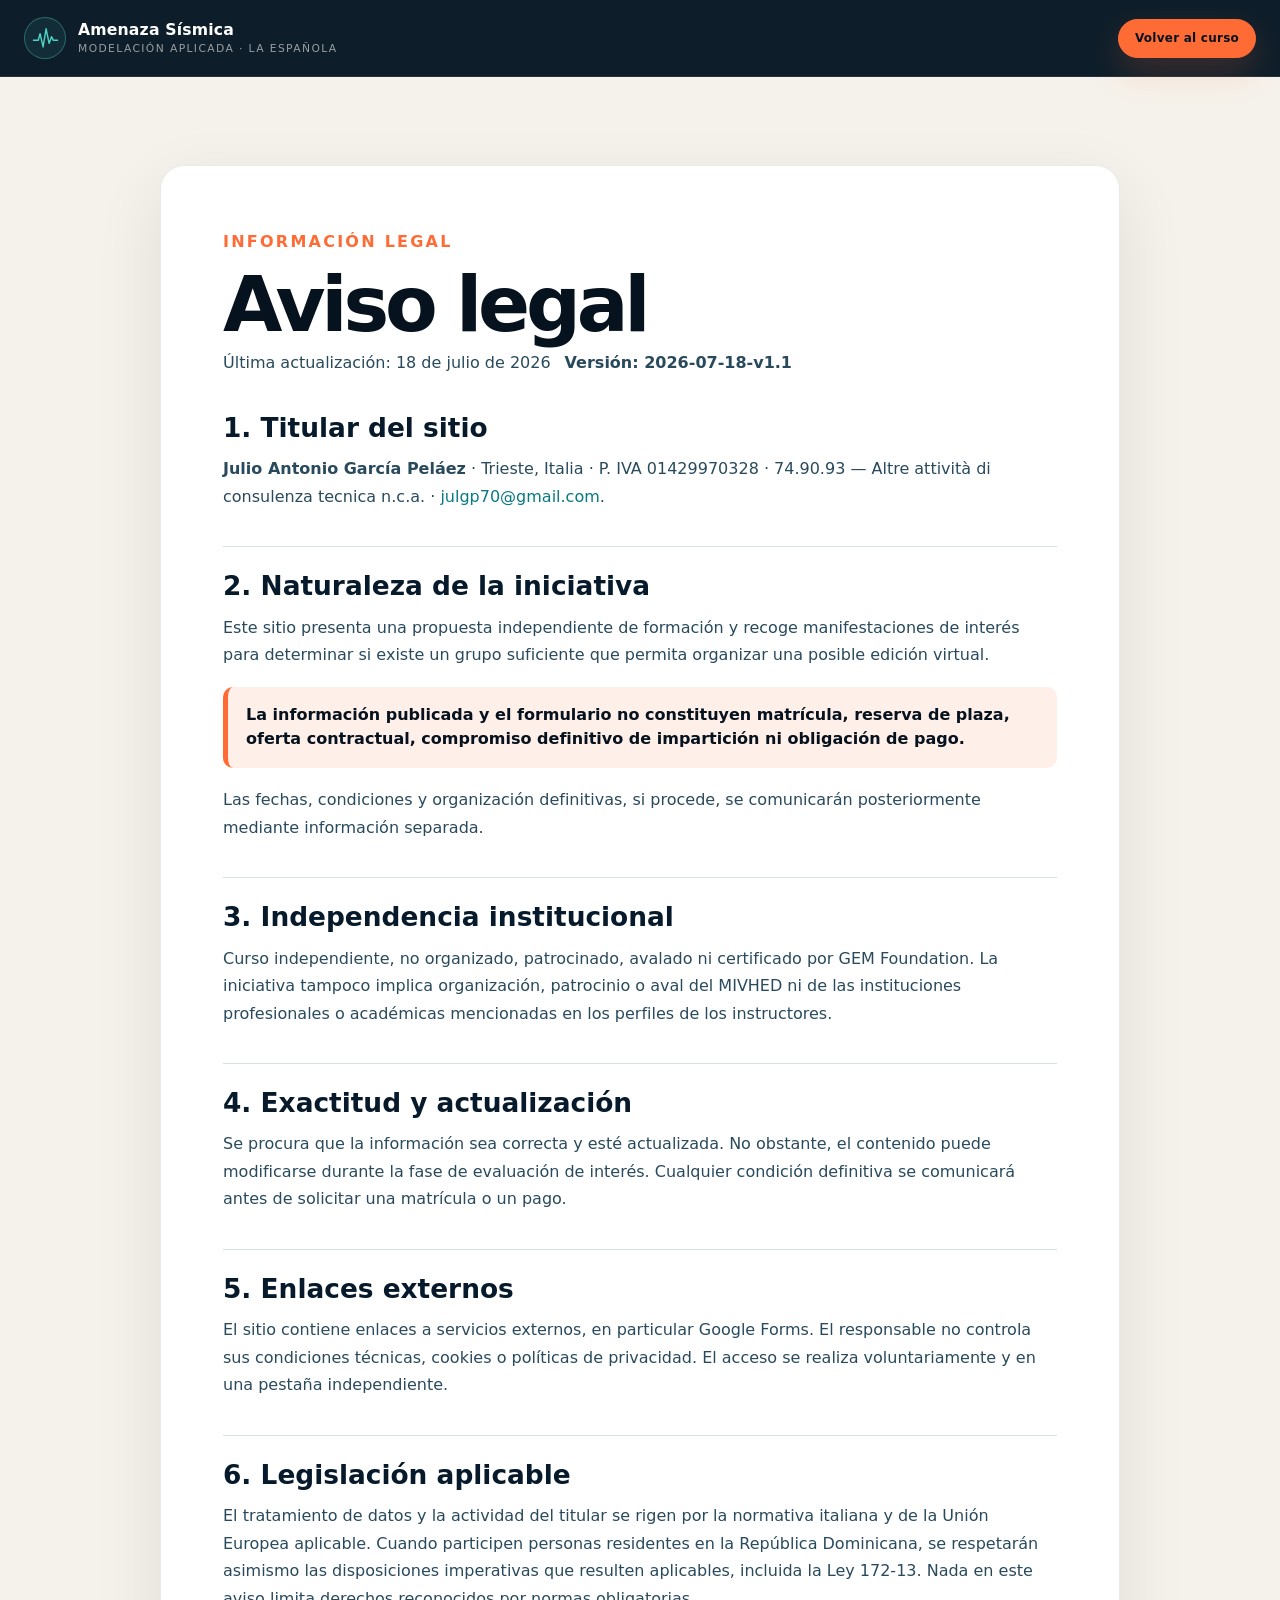
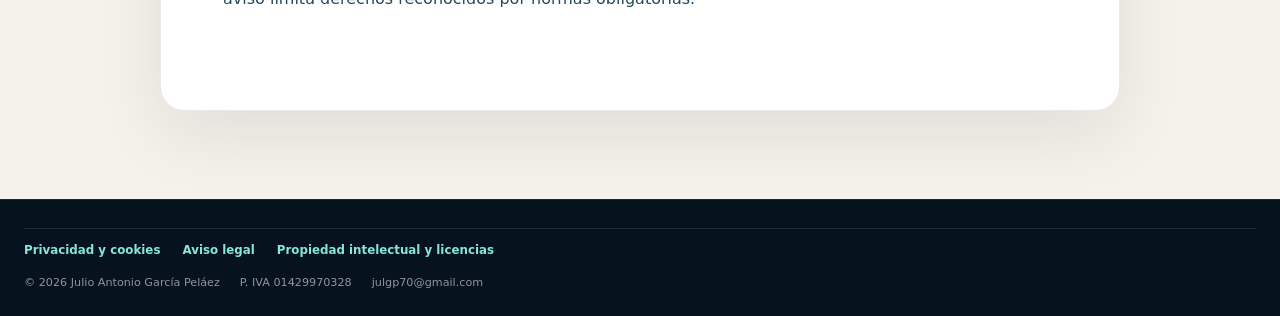
==== commit bb390f63: "Prueba de sincronización con repositorio público joseghevia/haz_oq_rd@af8c8b0d50331897a41e4e679f7b26" ====
--- a/aviso-legal.html
+++ b/aviso-legal.html
@@ -12,7 +12,7 @@
   <title>Aviso legal · Amenaza Sísmica</title>
   <link rel="stylesheet" href="css/styles.css?v=742fde1e8013">
 </head>
-<body class="legal-page" data-site-version="26_REVISION_FINAL_GEM_PRIVACIDAD_PRECONTRACTUAL">
+<body class="legal-page" data-site-version="24_PRIVACIDAD_IUBENDA_SERVICIOS_CONSENTIMIENTO">
 <a class="skip-link" href="#contenido">Saltar al contenido</a>
 <header class="legal-page-header">
   <div class="container legal-page-nav">
@@ -27,7 +27,7 @@
   <article class="container legal-document">
     <p class="kicker">Información legal</p>
     <h1>Aviso legal</h1>
-    <p class="legal-updated"><span>Última actualización: 20 de julio de 2026</span><span class="legal-version">Versión: 2026-07-20-v1.2</span></p>
+    <p class="legal-updated"><span>Última actualización: 18 de julio de 2026</span><span class="legal-version">Versión: 2026-07-18-v1.1</span></p>
 <section>
   <h2>1. Titular del sitio</h2>
   <p><strong>Julio Antonio García Peláez</strong> · Trieste, Italia · P. IVA 01429970328 · 74.90.93 — Altre attività di consulenza tecnica n.c.a. · <a href="mailto:julgp70@gmail.com">julgp70@gmail.com</a>.</p>
